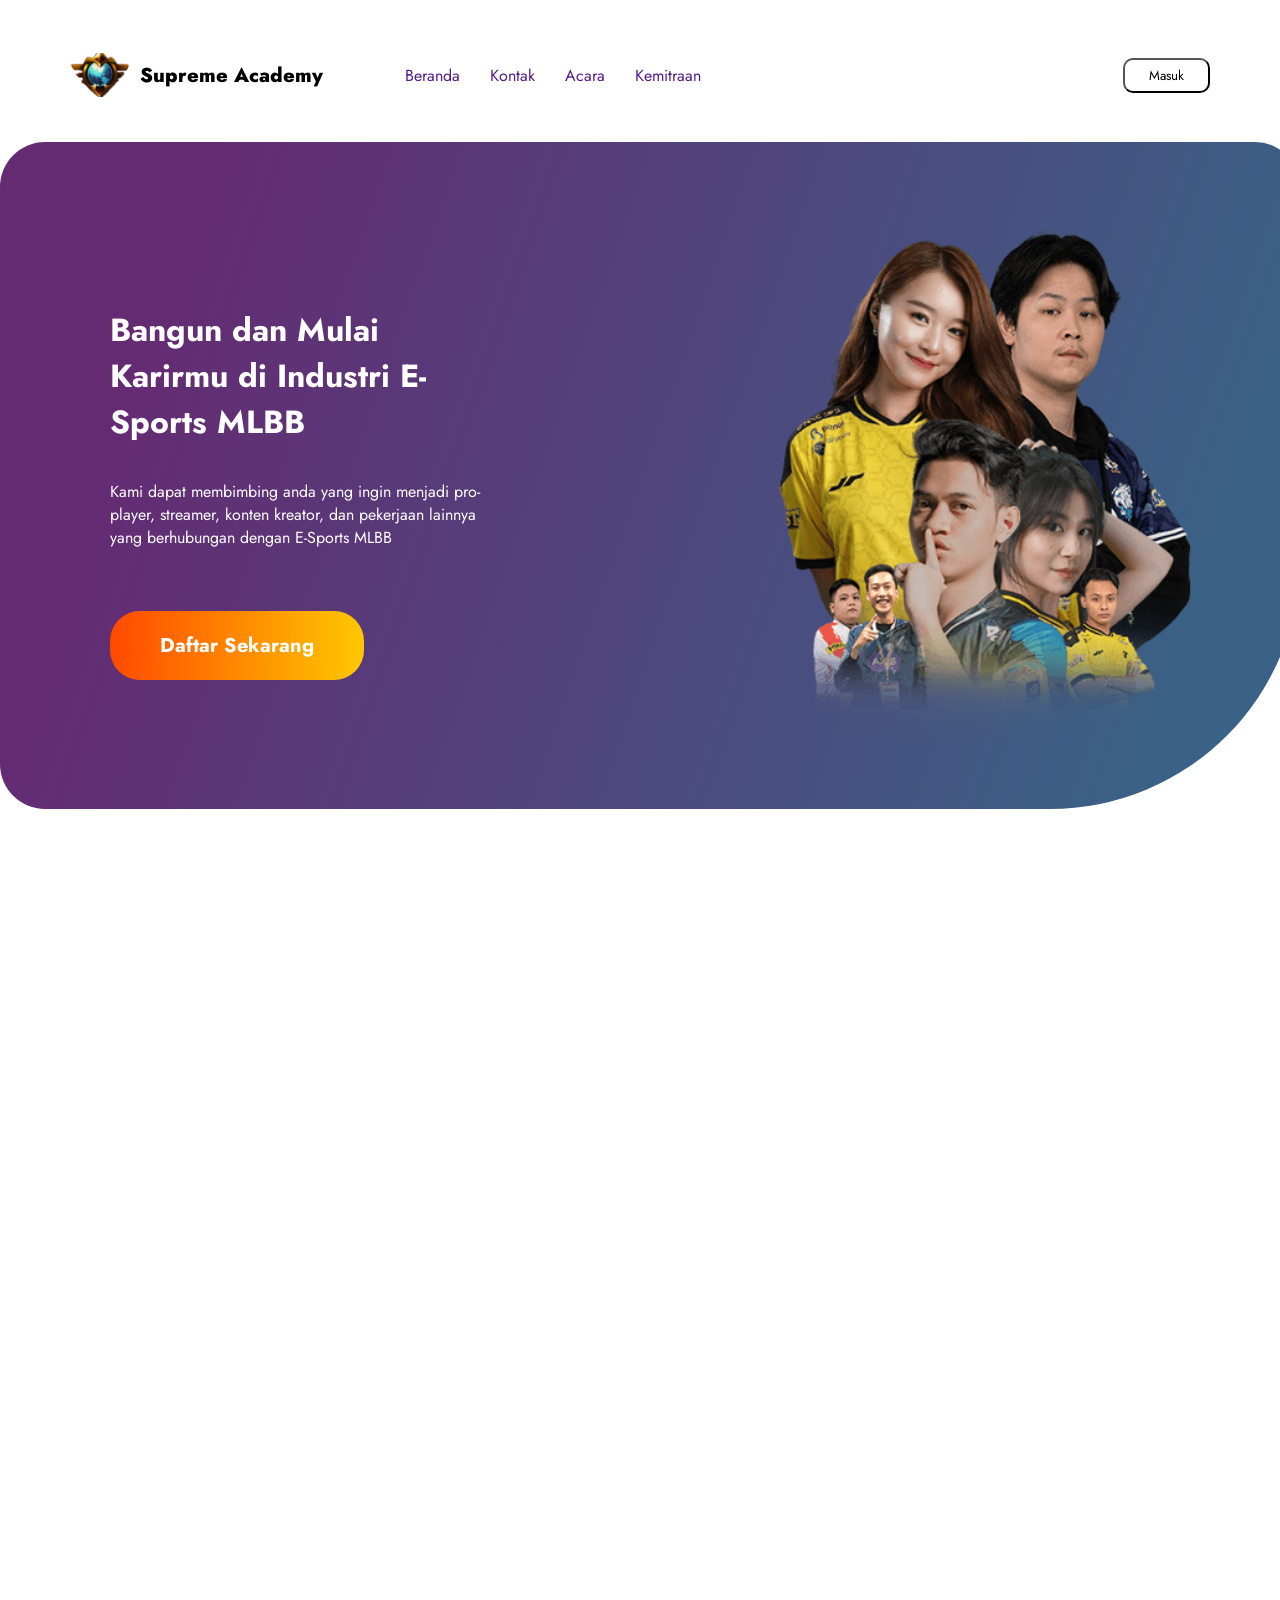
==== index.html @ 590a5514 "first commit" ====
<!DOCTYPE html>
<html lang="en">

<head>
    <meta charset="UTF-8">
    <meta name="viewport" content="width=device-width, initial-scale=1.0">
    <title>Supreme Academy</title>
    <link rel="stylesheet" href="style/style.css">
    <link rel="stylesheet" href="style/general.css">
</head>

<body>
    <nav>
        <div class="navbar-start">
            <div class="icon">
                <img src="assets/supreme-academy.svg" alt="">
                <h1>Supreme Academy</h1>
            </div>
            <ul class="navbar-link">
                <li><a href="" class="active">Beranda</a></li>
                <li><a href="">Kontak</a></li>
                <li><a href="">Acara</a></li>
                <li><a href="">Kemitraan</a></li>
            </ul>
        </div>
        <div class="navbar-end">
            <button class="btn-login">Masuk</button>
        </div>
    </nav>
    <!-- Akhir navbar -->

    <div class="container">
        <div class="banner-content">
            <div class="banner-left">
                <h1>Bangun dan Mulai Karirmu di Industri E-Sports MLBB</h1>
                <p>Kami dapat membimbing anda yang ingin menjadi pro-player, streamer, konten kreator, dan pekerjaan
                    lainnya yang berhubungan dengan E-Sports MLBB</p>
                <button class="btn-banner">Daftar Sekarang</button>
            </div>
            <div class="banner-right">
                <img src="assets/ftv1.svg" alt="">
            </div>
        </div>

        <div class="content-2">


        </div>
    </div>
</body>

</html>
---- style/style.css ----
@import url('https://fonts.googleapis.com/css2?family=Jost&display=swap');

.banner-content{
    display: flex;
    justify-content: space-between;
    align-items: center;
    margin: auto;
    width: 1300px;
    height: 667px;
    fill: aquamarine;
    border-radius: 45px 45px 250px 45px;
    background: linear-gradient(109deg, #642B73 13.87%, #3A6186 89.94%);


}

.banner-left{
    width: 30vw;
    margin-left: 110px;
}

.banner-left h1, p{
    color: #fff;
    margin-top: 35px;
    font-family: 'Jost', sans-serif;
}

.banner-left .btn-banner{
    margin-top: 62px;
    padding: 20px 50px;
    border-radius: 30px;
    font-style: normal;
    line-height: normal;
    color: #FFF;
    background: linear-gradient(272deg, #FFC700 1.28%, #FF3D00 108.6%);
    border: none;
    font-family: 'Jost', sans-serif;
    font-size: 20px;
    font-weight: 700;
}


.banner-right{
    margin-right: 41px;
}

.content-2{
    height: 1000px;
}
---- style/general.css ----
@import url('https://fonts.googleapis.com/css2?family=Jost:wght@800&display=swap');

*{
    margin: 0;
    padding: 0;
    box-sizing: border-box;
}

.navbar-start a{
    text-decoration: none;
    font-family: 'Jost', sans-serif;
}

nav{
    z-index: 100;
    top: 0;
    padding: 53px 70px 45px;
    background: #fff;
    display: flex;
    justify-content: space-between;
}

nav .navbar-start{
    position: relative;
    max-width: 1440px;
    margin: 0;
    display: flex;
    align-items: center;
    justify-content: start;
    gap: 82px;
}

nav .navbar-end{
    display: flex;
    align-items: center;
}

.navbar-start .icon{
    display: inline-flex;
    gap: 11px;
}

.navbar-start .icon h1{
    display: flex;
    align-items: center;
    font-family: 'Jost', sans-serif;
    font-size: 20px;
    font-style: normal;
    font-weight: 800;
    line-height: normal;
}

.navbar-start .navbar-link{
    display: inline-flex;
    gap: 30px;
}

.navbar-link li{
    list-style: none;
}

.navbar-end .btn-login{
    padding: 6px 24px;
    border-radius: 10px;
    background: #fff;
    font-family: 'Jost', sans-serif;
}
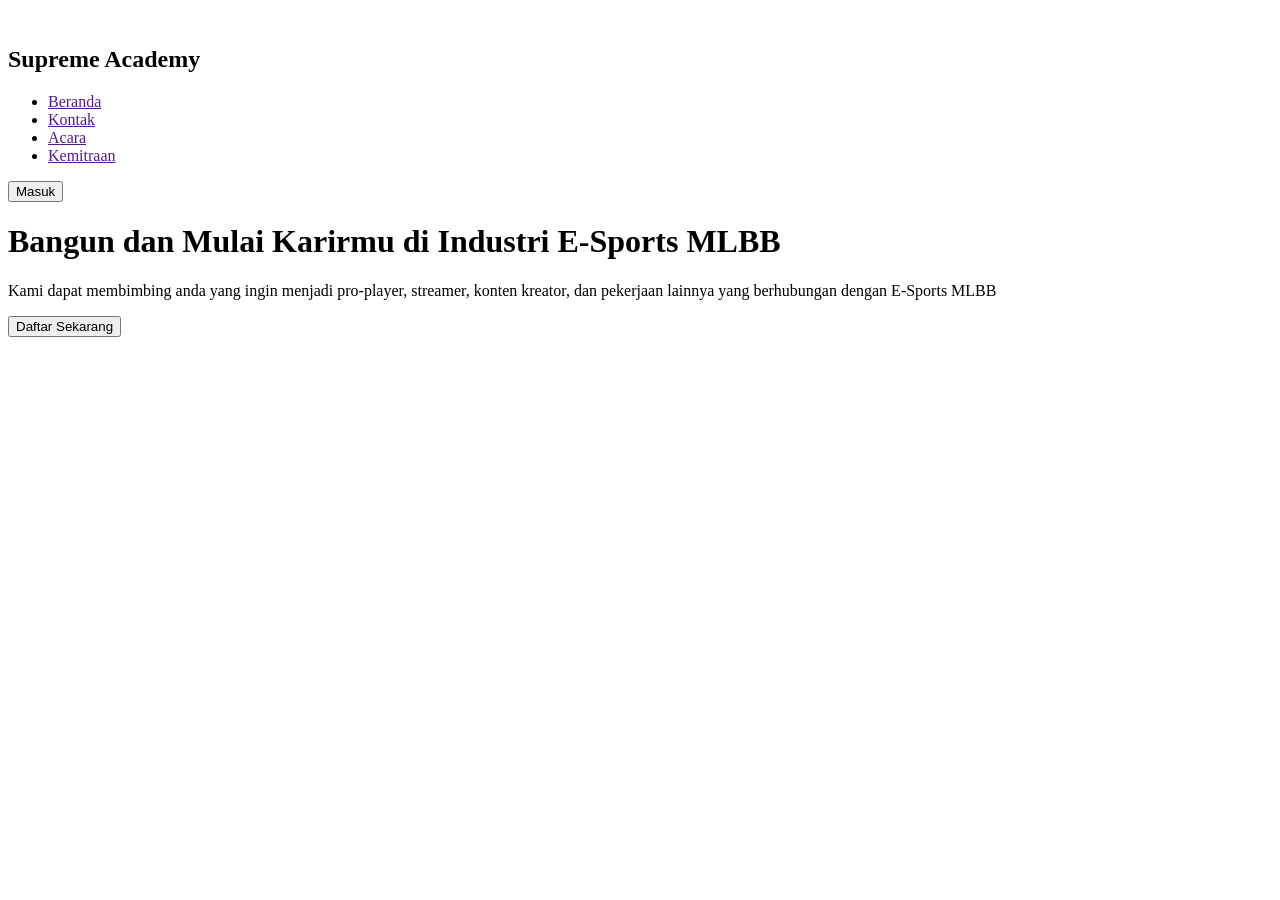
==== commit e0bcc623: "fix directory asset and style" ====
--- a/index.html
+++ b/index.html
@@ -5,15 +5,15 @@
     <meta charset="UTF-8">
     <meta name="viewport" content="width=device-width, initial-scale=1.0">
     <title>Supreme Academy</title>
-    <link rel="stylesheet" href="style/style.css">
-    <link rel="stylesheet" href="style/general.css">
+    <link rel="stylesheet" href="style.css">
+    <link rel="stylesheet" href="general.css">
 </head>
 
 <body>
     <nav>
         <div class="navbar-start">
             <div class="icon">
-                <img src="assets/supreme-academy.svg" alt="">
+                <img src="supreme-academy.svg" alt="">
                 <h1>Supreme Academy</h1>
             </div>
             <ul class="navbar-link">
@@ -38,7 +38,7 @@
                 <button class="btn-banner">Daftar Sekarang</button>
             </div>
             <div class="banner-right">
-                <img src="assets/ftv1.svg" alt="">
+                <img src="ftv1.svg" alt="">
             </div>
         </div>
 
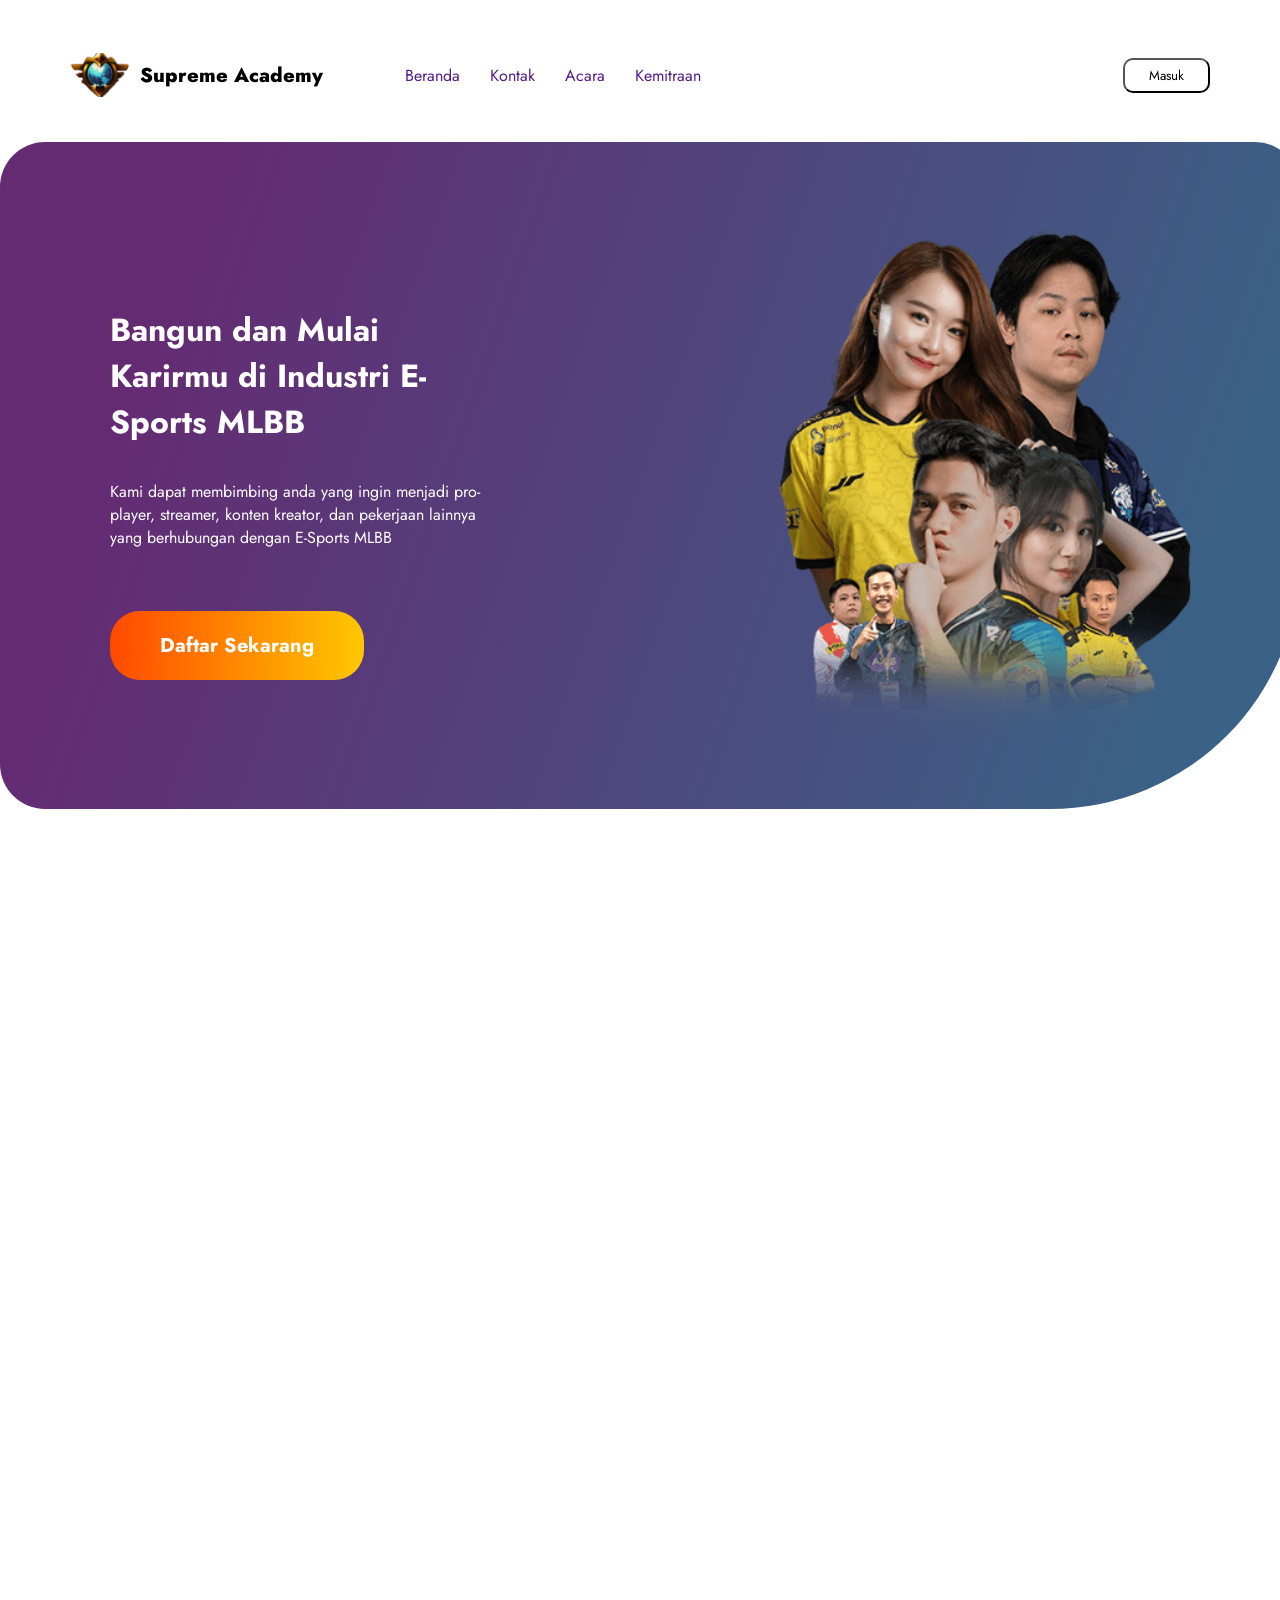
==== commit 769a5a42: "fix deploy configure" ====
--- a/index.html
+++ b/index.html
@@ -5,15 +5,15 @@
     <meta charset="UTF-8">
     <meta name="viewport" content="width=device-width, initial-scale=1.0">
     <title>Supreme Academy</title>
-    <link rel="stylesheet" href="style.css">
-    <link rel="stylesheet" href="general.css">
+    <link rel="stylesheet" href="style/style.css">
+    <link rel="stylesheet" href="style/general.css">
 </head>
 
 <body>
     <nav>
         <div class="navbar-start">
             <div class="icon">
-                <img src="supreme-academy.svg" alt="">
+                <img src="/assets/supreme-academy.svg" alt="">
                 <h1>Supreme Academy</h1>
             </div>
             <ul class="navbar-link">
@@ -38,7 +38,7 @@
                 <button class="btn-banner">Daftar Sekarang</button>
             </div>
             <div class="banner-right">
-                <img src="ftv1.svg" alt="">
+                <img src="assets/ftv1.svg" alt="">
             </div>
         </div>
 
--- a/style/style.css
+++ b/style/style.css
@@ -0,0 +1,49 @@
+@import url('https://fonts.googleapis.com/css2?family=Jost&display=swap');
+
+.banner-content{
+    display: flex;
+    justify-content: space-between;
+    align-items: center;
+    margin: auto;
+    width: 1300px;
+    height: 667px;
+    fill: aquamarine;
+    border-radius: 45px 45px 250px 45px;
+    background: linear-gradient(109deg, #642B73 13.87%, #3A6186 89.94%);
+
+
+}
+
+.banner-left{
+    width: 30vw;
+    margin-left: 110px;
+}
+
+.banner-left h1, p{
+    color: #fff;
+    margin-top: 35px;
+    font-family: 'Jost', sans-serif;
+}
+
+.banner-left .btn-banner{
+    margin-top: 62px;
+    padding: 20px 50px;
+    border-radius: 30px;
+    font-style: normal;
+    line-height: normal;
+    color: #FFF;
+    background: linear-gradient(272deg, #FFC700 1.28%, #FF3D00 108.6%);
+    border: none;
+    font-family: 'Jost', sans-serif;
+    font-size: 20px;
+    font-weight: 700;
+}
+
+
+.banner-right{
+    margin-right: 41px;
+}
+
+.content-2{
+    height: 1000px;
+}
--- a/style/general.css
+++ b/style/general.css
@@ -0,0 +1,67 @@
+@import url('https://fonts.googleapis.com/css2?family=Jost:wght@800&display=swap');
+
+*{
+    margin: 0;
+    padding: 0;
+    box-sizing: border-box;
+}
+
+.navbar-start a{
+    text-decoration: none;
+    font-family: 'Jost', sans-serif;
+}
+
+nav{
+    z-index: 100;
+    top: 0;
+    padding: 53px 70px 45px;
+    background: #fff;
+    display: flex;
+    justify-content: space-between;
+}
+
+nav .navbar-start{
+    position: relative;
+    max-width: 1440px;
+    margin: 0;
+    display: flex;
+    align-items: center;
+    justify-content: start;
+    gap: 82px;
+}
+
+nav .navbar-end{
+    display: flex;
+    align-items: center;
+}
+
+.navbar-start .icon{
+    display: inline-flex;
+    gap: 11px;
+}
+
+.navbar-start .icon h1{
+    display: flex;
+    align-items: center;
+    font-family: 'Jost', sans-serif;
+    font-size: 20px;
+    font-style: normal;
+    font-weight: 800;
+    line-height: normal;
+}
+
+.navbar-start .navbar-link{
+    display: inline-flex;
+    gap: 30px;
+}
+
+.navbar-link li{
+    list-style: none;
+}
+
+.navbar-end .btn-login{
+    padding: 6px 24px;
+    border-radius: 10px;
+    background: #fff;
+    font-family: 'Jost', sans-serif;
+}
